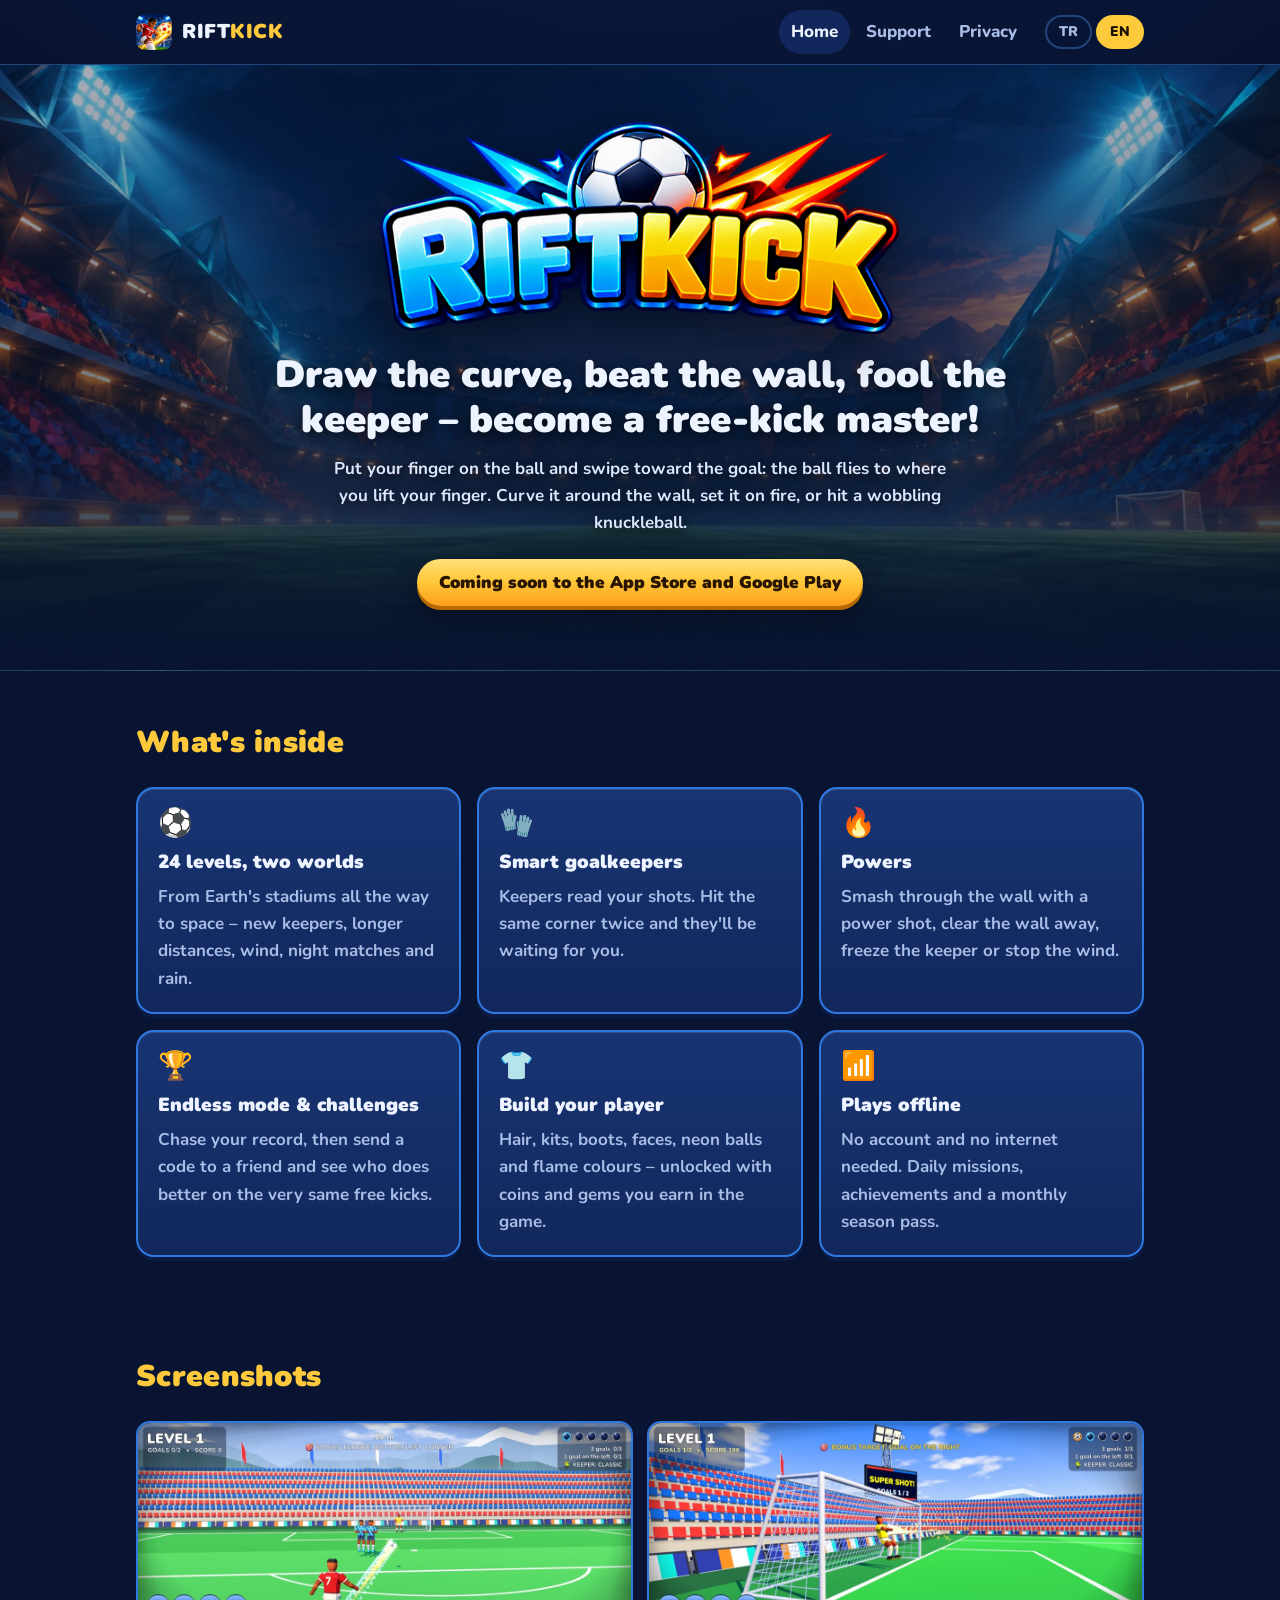
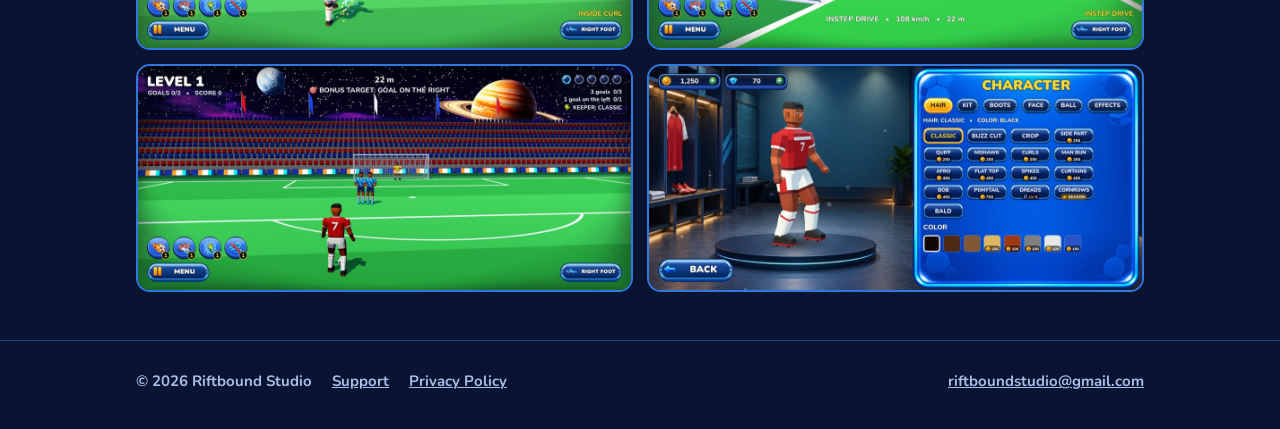
==== index.html @ c2d3449a "RiftKick web sitesi: ana sayfa, gizlilik, destek Co-Authored-By: Claude Opus 5.5 <noreply@anthropic." ====
<!doctype html>
<html lang="en" data-title-en="RiftKick – Free-kick game" data-title-tr="RiftKick – Frikik oyunu">
<head>
<meta charset="utf-8">
<meta name="viewport" content="width=device-width, initial-scale=1">
<title>RiftKick – Free-kick game</title>
<meta name="description" content="RiftKick: draw the curve with your finger, beat the wall and fool the keeper. 24 levels from Earth's stadiums to space.">
<meta name="theme-color" content="#081431">
<link rel="icon" type="image/png" href="assets/icon-192.png">
<link rel="apple-touch-icon" href="assets/apple-touch-icon.png">
<link rel="stylesheet" href="assets/style.css">
<script src="assets/lang.js"></script>
</head>
<body>

<header class="top">
	<div class="wrap">
		<a class="brand" href="./"><img src="assets/icon-192.png" alt=""><span>RIFT<b>KICK</b></span></a>
		<nav class="nav">
			<a href="./" aria-current="page"><span lang="en">Home</span><span lang="tr">Ana sayfa</span></a>
			<a href="support/"><span lang="en">Support</span><span lang="tr">Destek</span></a>
			<a href="privacy/"><span lang="en">Privacy</span><span lang="tr">Gizlilik</span></a>
		</nav>
		<div class="langs" role="group" aria-label="Language / Dil">
			<button type="button" data-set-lang="tr">TR</button>
			<button type="button" data-set-lang="en">EN</button>
		</div>
	</div>
</header>

<main>
	<div class="hero">
		<div class="wrap">
			<img class="logo" src="assets/logo.png" alt="RiftKick" width="760" height="312">
			<h1 lang="en">Draw the curve, beat the wall, fool the keeper – become a free-kick master!</h1>
			<h1 lang="tr">Parmağınla falso çiz, barajı aş, kaleciyi geç – frikik ustası ol!</h1>
			<p lang="en">Put your finger on the ball and swipe toward the goal: the ball flies to where you lift your finger. Curve it around the wall, set it on fire, or hit a wobbling knuckleball.</p>
			<p lang="tr">Parmağını topa koy, kaleye doğru kaydır: top, parmağını kaldırdığın yere gider. Barajın yanından falsoyla kıvır, alev aldır ya da havada titreyen bir knuckle şut at.</p>
			<span class="pill" lang="en">Coming soon to the App Store and Google Play</span>
			<span class="pill" lang="tr">Yakında App Store ve Google Play'de</span>
		</div>
	</div>

	<section>
		<div class="wrap">
			<h2 lang="en">What's inside</h2>
			<h2 lang="tr">Oyunda neler var</h2>
			<div class="grid">
				<div class="card">
					<div class="ico">⚽</div>
					<h3 lang="en">24 levels, two worlds</h3>
					<h3 lang="tr">24 seviye, iki dünya</h3>
					<p lang="en">From Earth's stadiums all the way to space – new keepers, longer distances, wind, night matches and rain.</p>
					<p lang="tr">Dünya stadyumlarından uzaya – yeni kaleciler, daha uzun mesafe, rüzgâr, gece maçları ve yağmur.</p>
				</div>
				<div class="card">
					<div class="ico">🧤</div>
					<h3 lang="en">Smart goalkeepers</h3>
					<h3 lang="tr">Akıllı kaleciler</h3>
					<p lang="en">Keepers read your shots. Hit the same corner twice and they'll be waiting for you.</p>
					<p lang="tr">Kaleciler şutunu okur. Aynı köşeye üst üste vurursan seni bekler.</p>
				</div>
				<div class="card">
					<div class="ico">🔥</div>
					<h3 lang="en">Powers</h3>
					<h3 lang="tr">Güçler</h3>
					<p lang="en">Smash through the wall with a power shot, clear the wall away, freeze the keeper or stop the wind.</p>
					<p lang="tr">Güç şutuyla barajı del, barajı kaldır, kaleciyi dondur ya da rüzgârı durdur.</p>
				</div>
				<div class="card">
					<div class="ico">🏆</div>
					<h3 lang="en">Endless mode &amp; challenges</h3>
					<h3 lang="tr">Sonsuz mod ve meydan okuma</h3>
					<p lang="en">Chase your record, then send a code to a friend and see who does better on the very same free kicks.</p>
					<p lang="tr">Rekorunu kır, arkadaşına kod gönder, aynı frikiklerde kim daha iyi görsün.</p>
				</div>
				<div class="card">
					<div class="ico">👕</div>
					<h3 lang="en">Build your player</h3>
					<h3 lang="tr">Karakterini oluştur</h3>
					<p lang="en">Hair, kits, boots, faces, neon balls and flame colours – unlocked with coins and gems you earn in the game.</p>
					<p lang="tr">Saç, forma, krampon, yüz ifadesi, neon toplar ve alev renkleri – oyunda kazandığın altın ve elmaslarla.</p>
				</div>
				<div class="card">
					<div class="ico">📶</div>
					<h3 lang="en">Plays offline</h3>
					<h3 lang="tr">Çevrimdışı oyna</h3>
					<p lang="en">No account and no internet needed. Daily missions, achievements and a monthly season pass.</p>
					<p lang="tr">Hesap ve internet gerekmez. Günlük görevler, başarımlar ve aylık sezon kartı.</p>
				</div>
			</div>
		</div>
	</section>

	<section>
		<div class="wrap">
			<h2 lang="en">Screenshots</h2>
			<h2 lang="tr">Ekran görüntüleri</h2>
			<div class="shots" lang="en">
				<img src="assets/en_2_curve.jpg" alt="A curling free kick bending around the wall" loading="lazy" width="1100" height="506">
				<img src="assets/en_3_power_shot.jpg" alt="A power shot blasting the keeper into the net" loading="lazy" width="1100" height="506">
				<img src="assets/en_5_space.jpg" alt="A free kick in the space stadium" loading="lazy" width="1100" height="506">
				<img src="assets/en_7_character.jpg" alt="The character screen with hair styles and kits" loading="lazy" width="1100" height="506">
			</div>
			<div class="shots" lang="tr">
				<img src="assets/tr_2_curve.jpg" alt="Barajın yanından kıvrılan falsolu frikik" loading="lazy" width="1100" height="506">
				<img src="assets/tr_3_power_shot.jpg" alt="Kaleciyi fileye gömen güç şutu" loading="lazy" width="1100" height="506">
				<img src="assets/tr_5_space.jpg" alt="Uzay stadyumunda frikik" loading="lazy" width="1100" height="506">
				<img src="assets/tr_7_character.jpg" alt="Saç ve formaların olduğu karakter ekranı" loading="lazy" width="1100" height="506">
			</div>
		</div>
	</section>
</main>

<footer>
	<div class="wrap">
		<span>© 2026 Riftbound Studio</span>
		<a href="support/"><span lang="en">Support</span><span lang="tr">Destek</span></a>
		<a href="privacy/"><span lang="en">Privacy Policy</span><span lang="tr">Gizlilik Politikası</span></a>
		<a class="sp" href="mailto:riftboundstudio@gmail.com">riftboundstudio@gmail.com</a>
	</div>
</footer>

</body>
</html>
---- assets/style.css ----
/* RiftKick web sitesi - oyunun renkleri: lacivert zemin, mavi kenar, altin baslik */
@font-face {
	font-family: "Nunito";
	src: url("nunito.ttf") format("truetype");
	font-weight: 200 1000;
	font-display: swap;
}

:root {
	--bg: #081431;
	--bg-2: #0d1f4a;
	--panel: #12285c;
	--panel-2: #183473;
	--rim: #2f78e0;
	--rim-soft: rgba(80, 160, 255, 0.35);
	--gold: #ffc93c;
	--gold-2: #ff9f1c;
	--text: #eef4ff;
	--muted: #a9bde6;
	--cyan: #5fd8ff;
	--radius: 18px;
	--max: 1040px;
}

* { box-sizing: border-box; }

html { -webkit-text-size-adjust: 100%; }

body {
	margin: 0;
	background: var(--bg);
	background-image: radial-gradient(1200px 600px at 50% -200px, #1a3f8f 0%, transparent 70%);
	color: var(--text);
	font-family: "Nunito", system-ui, -apple-system, "Segoe UI", Roboto, sans-serif;
	font-weight: 700;
	font-size: 17px;
	line-height: 1.6;
}

/* Dil: <html data-lang="tr|en">, oteki dilin bloklari gizlenir (JS yoksa ikisi de gorunur) */
html[data-lang="en"] [lang="tr"],
html[data-lang="tr"] [lang="en"] { display: none !important; }

a { color: var(--cyan); }
a:hover { color: #fff; }

img { max-width: 100%; height: auto; display: block; }

.wrap { max-width: var(--max); margin: 0 auto; padding: 0 16px; }

/* ---------- ust cubuk ---------- */
.top {
	position: sticky;
	top: 0;
	z-index: 10;
	background: rgba(8, 20, 49, 0.88);
	backdrop-filter: blur(10px);
	-webkit-backdrop-filter: blur(10px);
	border-bottom: 1px solid var(--rim-soft);
}
.top .wrap {
	display: flex;
	align-items: center;
	gap: 16px;
	min-height: 64px;
	flex-wrap: wrap;
}
.brand { display: flex; align-items: center; gap: 10px; text-decoration: none; color: var(--text); }
.brand img { width: 36px; height: 36px; border-radius: 9px; }
.brand span { font-weight: 1000; font-size: 20px; letter-spacing: 0.5px; }
.brand b { color: var(--gold); font-weight: 1000; }
.nav { display: flex; gap: 4px; margin-left: auto; flex-wrap: wrap; }
.nav a {
	color: var(--muted);
	text-decoration: none;
	padding: 8px 12px;
	border-radius: 999px;
	font-weight: 800;
}
.nav a:hover, .nav a[aria-current="page"] { color: var(--text); background: var(--panel); }

.langs { display: flex; gap: 4px; }
.langs button {
	font: inherit;
	font-weight: 900;
	font-size: 14px;
	color: var(--muted);
	background: transparent;
	border: 2px solid var(--rim-soft);
	border-radius: 999px;
	padding: 4px 12px;
	cursor: pointer;
}
.langs button[aria-pressed="true"] { color: #1b1200; background: var(--gold); border-color: var(--gold); }

/* ---------- vitrin ---------- */
.hero {
	position: relative;
	overflow: hidden;
	border-bottom: 1px solid var(--rim-soft);
	background: #0a1a40 url("hero.jpg") center / cover no-repeat;
}
.hero::before {
	content: "";
	position: absolute;
	inset: 0;
	background: linear-gradient(180deg, rgba(8, 20, 49, 0.35) 0%, rgba(8, 20, 49, 0.55) 55%, var(--bg) 100%);
}
.hero .wrap {
	position: relative;
	text-align: center;
	padding-top: 56px;
	padding-bottom: 64px;
}
.hero .logo { width: min(520px, 88%); margin: 0 auto 18px; filter: drop-shadow(0 8px 24px rgba(0, 0, 0, 0.5)); }
.hero h1 {
	font-size: clamp(24px, 4.2vw, 38px);
	line-height: 1.2;
	font-weight: 1000;
	margin: 0 auto 12px;
	max-width: 780px;
	text-shadow: 0 3px 12px rgba(0, 0, 0, 0.6);
}
.hero p { color: #dbe7ff; margin: 0 auto; max-width: 640px; text-shadow: 0 2px 8px rgba(0, 0, 0, 0.6); }
.pill {
	display: inline-block;
	margin-top: 22px;
	padding: 10px 22px;
	border-radius: 999px;
	font-weight: 1000;
	color: #2a1600;
	background: linear-gradient(180deg, #ffe07a 0%, var(--gold) 45%, var(--gold-2) 100%);
	box-shadow: 0 4px 0 #b86a00, 0 10px 24px rgba(0, 0, 0, 0.35);
}

/* ---------- bolumler ---------- */
section { padding: 48px 0; }
h2 {
	font-size: clamp(22px, 3vw, 30px);
	font-weight: 1000;
	color: var(--gold);
	margin: 0 0 20px;
	letter-spacing: 0.3px;
}
h3 { font-size: 19px; font-weight: 1000; margin: 0 0 6px; }

.grid {
	display: grid;
	grid-template-columns: repeat(auto-fit, minmax(260px, 1fr));
	gap: 16px;
}
.card {
	background: linear-gradient(180deg, var(--panel-2) 0%, var(--panel) 100%);
	border: 2px solid var(--rim);
	border-radius: var(--radius);
	padding: 20px;
	box-shadow: 0 4px 0 #0a1b45, inset 0 1px 0 rgba(255, 255, 255, 0.12);
}
.card .ico { font-size: 28px; line-height: 1; margin-bottom: 10px; }
.card p { margin: 0; color: var(--muted); font-weight: 700; }

.shots {
	display: grid;
	grid-template-columns: repeat(2, 1fr);
	gap: 14px;
}
.shots img {
	border-radius: 14px;
	border: 2px solid var(--rim);
	aspect-ratio: 2868 / 1320;
	object-fit: cover;
	width: 100%;
	background: var(--panel);
}

/* ---------- metin sayfalari (gizlilik, destek) ---------- */
.doc { padding: 40px 0 56px; }
.doc .card { padding: 28px; }
.doc h1 { font-size: clamp(26px, 4vw, 36px); font-weight: 1000; margin: 0 0 4px; color: var(--gold); }
.doc .meta { color: var(--muted); margin: 0 0 24px; font-size: 15px; }
.doc h2 { font-size: 20px; margin: 26px 0 6px; color: var(--text); }
.doc p, .doc li { color: #d5e1fb; font-weight: 700; }
.doc ul { padding-left: 22px; }

details {
	border: 2px solid var(--rim-soft);
	border-radius: 14px;
	padding: 12px 16px;
	margin: 10px 0;
	background: rgba(8, 20, 49, 0.35);
}
details[open] { border-color: var(--rim); }
summary { cursor: pointer; font-weight: 900; color: var(--text); }
details p { margin: 10px 0 2px; }

.mail {
	display: inline-block;
	margin-top: 6px;
	padding: 12px 22px;
	border-radius: 999px;
	font-weight: 1000;
	text-decoration: none;
	color: #2a1600;
	background: linear-gradient(180deg, #ffe07a 0%, var(--gold) 45%, var(--gold-2) 100%);
	box-shadow: 0 4px 0 #b86a00;
	word-break: break-all;
}
.mail:hover { color: #2a1600; filter: brightness(1.06); }

/* ---------- alt bilgi ---------- */
footer {
	border-top: 1px solid var(--rim-soft);
	padding: 28px 0 36px;
	color: var(--muted);
	font-size: 15px;
}
footer .wrap { display: flex; flex-wrap: wrap; gap: 8px 20px; align-items: center; }
footer a { color: var(--muted); }
footer .sp { margin-left: auto; }

@media (max-width: 640px) {
	body { font-size: 16px; }
	.top .wrap { gap: 8px; padding-top: 8px; padding-bottom: 8px; }
	.nav { margin-left: 0; order: 3; width: 100%; }
	.langs { margin-left: auto; }
	.hero .wrap { padding-top: 36px; padding-bottom: 44px; }
	.doc .card { padding: 20px; }
	.shots { grid-template-columns: 1fr; }
	footer .sp { margin-left: 0; }
}
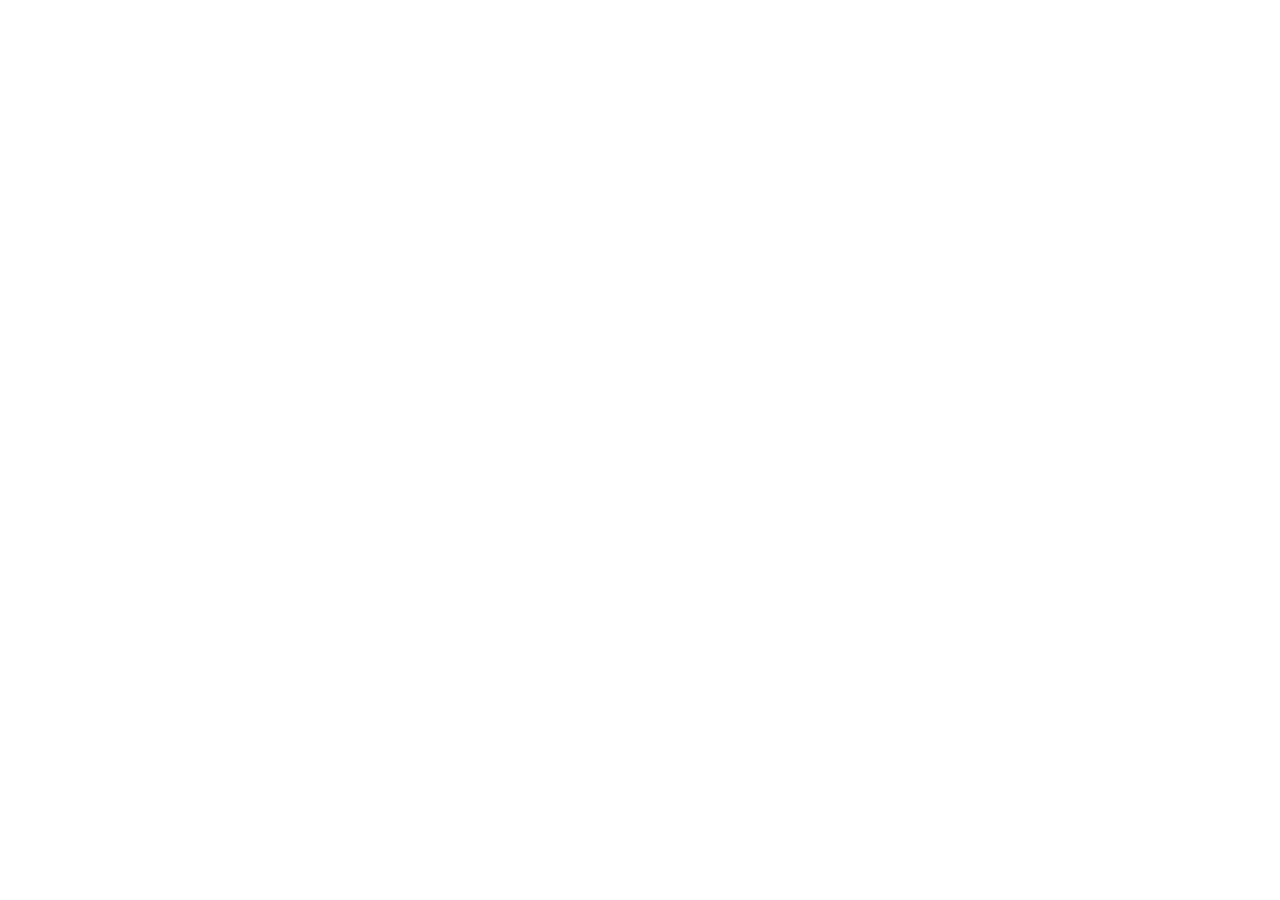
==== commit 4a65951d: "Redirect RiftKick pages to riftboundstudio.github.io/riftkick/ (keep /play/) Co-Authored-By: Claude " ====
--- a/index.html
+++ b/index.html
@@ -1,125 +1,15 @@
 <!doctype html>
-<html lang="en" data-title-en="RiftKick – Free-kick game" data-title-tr="RiftKick – Frikik oyunu">
+<html lang="en">
 <head>
 <meta charset="utf-8">
 <meta name="viewport" content="width=device-width, initial-scale=1">
-<title>RiftKick – Free-kick game</title>
-<meta name="description" content="RiftKick: draw the curve with your finger, beat the wall and fool the keeper. 24 levels from Earth's stadiums to space.">
-<meta name="theme-color" content="#081431">
-<link rel="icon" type="image/png" href="assets/icon-192.png">
-<link rel="apple-touch-icon" href="assets/apple-touch-icon.png">
-<link rel="stylesheet" href="assets/style.css">
-<script src="assets/lang.js"></script>
+<title>RiftKick – moved to Riftbound Studio</title>
+<link rel="canonical" href="https://riftboundstudio.github.io/riftkick/">
+<meta http-equiv="refresh" content="0; url=https://riftboundstudio.github.io/riftkick/">
+<script>location.replace("https://riftboundstudio.github.io/riftkick/" + location.search + location.hash);</script>
 </head>
-<body>
-
-<header class="top">
-	<div class="wrap">
-		<a class="brand" href="./"><img src="assets/icon-192.png" alt=""><span>RIFT<b>KICK</b></span></a>
-		<nav class="nav">
-			<a href="./" aria-current="page"><span lang="en">Home</span><span lang="tr">Ana sayfa</span></a>
-			<a href="support/"><span lang="en">Support</span><span lang="tr">Destek</span></a>
-			<a href="privacy/"><span lang="en">Privacy</span><span lang="tr">Gizlilik</span></a>
-		</nav>
-		<div class="langs" role="group" aria-label="Language / Dil">
-			<button type="button" data-set-lang="tr">TR</button>
-			<button type="button" data-set-lang="en">EN</button>
-		</div>
-	</div>
-</header>
-
-<main>
-	<div class="hero">
-		<div class="wrap">
-			<img class="logo" src="assets/logo.png" alt="RiftKick" width="760" height="312">
-			<h1 lang="en">Draw the curve, beat the wall, fool the keeper – become a free-kick master!</h1>
-			<h1 lang="tr">Parmağınla falso çiz, barajı aş, kaleciyi geç – frikik ustası ol!</h1>
-			<p lang="en">Put your finger on the ball and swipe toward the goal: the ball flies to where you lift your finger. Curve it around the wall, set it on fire, or hit a wobbling knuckleball.</p>
-			<p lang="tr">Parmağını topa koy, kaleye doğru kaydır: top, parmağını kaldırdığın yere gider. Barajın yanından falsoyla kıvır, alev aldır ya da havada titreyen bir knuckle şut at.</p>
-			<span class="pill" lang="en">Coming soon to the App Store and Google Play</span>
-			<span class="pill" lang="tr">Yakında App Store ve Google Play'de</span>
-		</div>
-	</div>
-
-	<section>
-		<div class="wrap">
-			<h2 lang="en">What's inside</h2>
-			<h2 lang="tr">Oyunda neler var</h2>
-			<div class="grid">
-				<div class="card">
-					<div class="ico">⚽</div>
-					<h3 lang="en">24 levels, two worlds</h3>
-					<h3 lang="tr">24 seviye, iki dünya</h3>
-					<p lang="en">From Earth's stadiums all the way to space – new keepers, longer distances, wind, night matches and rain.</p>
-					<p lang="tr">Dünya stadyumlarından uzaya – yeni kaleciler, daha uzun mesafe, rüzgâr, gece maçları ve yağmur.</p>
-				</div>
-				<div class="card">
-					<div class="ico">🧤</div>
-					<h3 lang="en">Smart goalkeepers</h3>
-					<h3 lang="tr">Akıllı kaleciler</h3>
-					<p lang="en">Keepers read your shots. Hit the same corner twice and they'll be waiting for you.</p>
-					<p lang="tr">Kaleciler şutunu okur. Aynı köşeye üst üste vurursan seni bekler.</p>
-				</div>
-				<div class="card">
-					<div class="ico">🔥</div>
-					<h3 lang="en">Powers</h3>
-					<h3 lang="tr">Güçler</h3>
-					<p lang="en">Smash through the wall with a power shot, clear the wall away, freeze the keeper or stop the wind.</p>
-					<p lang="tr">Güç şutuyla barajı del, barajı kaldır, kaleciyi dondur ya da rüzgârı durdur.</p>
-				</div>
-				<div class="card">
-					<div class="ico">🏆</div>
-					<h3 lang="en">Endless mode &amp; challenges</h3>
-					<h3 lang="tr">Sonsuz mod ve meydan okuma</h3>
-					<p lang="en">Chase your record, then send a code to a friend and see who does better on the very same free kicks.</p>
-					<p lang="tr">Rekorunu kır, arkadaşına kod gönder, aynı frikiklerde kim daha iyi görsün.</p>
-				</div>
-				<div class="card">
-					<div class="ico">👕</div>
-					<h3 lang="en">Build your player</h3>
-					<h3 lang="tr">Karakterini oluştur</h3>
-					<p lang="en">Hair, kits, boots, faces, neon balls and flame colours – unlocked with coins and gems you earn in the game.</p>
-					<p lang="tr">Saç, forma, krampon, yüz ifadesi, neon toplar ve alev renkleri – oyunda kazandığın altın ve elmaslarla.</p>
-				</div>
-				<div class="card">
-					<div class="ico">📶</div>
-					<h3 lang="en">Plays offline</h3>
-					<h3 lang="tr">Çevrimdışı oyna</h3>
-					<p lang="en">No account and no internet needed. Daily missions, achievements and a monthly season pass.</p>
-					<p lang="tr">Hesap ve internet gerekmez. Günlük görevler, başarımlar ve aylık sezon kartı.</p>
-				</div>
-			</div>
-		</div>
-	</section>
-
-	<section>
-		<div class="wrap">
-			<h2 lang="en">Screenshots</h2>
-			<h2 lang="tr">Ekran görüntüleri</h2>
-			<div class="shots" lang="en">
-				<img src="assets/en_2_curve.jpg" alt="A curling free kick bending around the wall" loading="lazy" width="1100" height="506">
-				<img src="assets/en_3_power_shot.jpg" alt="A power shot blasting the keeper into the net" loading="lazy" width="1100" height="506">
-				<img src="assets/en_5_space.jpg" alt="A free kick in the space stadium" loading="lazy" width="1100" height="506">
-				<img src="assets/en_7_character.jpg" alt="The character screen with hair styles and kits" loading="lazy" width="1100" height="506">
-			</div>
-			<div class="shots" lang="tr">
-				<img src="assets/tr_2_curve.jpg" alt="Barajın yanından kıvrılan falsolu frikik" loading="lazy" width="1100" height="506">
-				<img src="assets/tr_3_power_shot.jpg" alt="Kaleciyi fileye gömen güç şutu" loading="lazy" width="1100" height="506">
-				<img src="assets/tr_5_space.jpg" alt="Uzay stadyumunda frikik" loading="lazy" width="1100" height="506">
-				<img src="assets/tr_7_character.jpg" alt="Saç ve formaların olduğu karakter ekranı" loading="lazy" width="1100" height="506">
-			</div>
-		</div>
-	</section>
-</main>
-
-<footer>
-	<div class="wrap">
-		<span>© 2026 Riftbound Studio</span>
-		<a href="support/"><span lang="en">Support</span><span lang="tr">Destek</span></a>
-		<a href="privacy/"><span lang="en">Privacy Policy</span><span lang="tr">Gizlilik Politikası</span></a>
-		<a class="sp" href="mailto:riftboundstudio@gmail.com">riftboundstudio@gmail.com</a>
-	</div>
-</footer>
-
+<body style="background:#081431;color:#eef4ff;font-family:system-ui,sans-serif;text-align:center;padding:48px 16px">
+<p>RiftKick's pages have moved to <a style="color:#5fd8ff" href="https://riftboundstudio.github.io/riftkick/">riftboundstudio.github.io/riftkick/</a>.</p>
+<p>RiftKick sayfaları <a style="color:#5fd8ff" href="https://riftboundstudio.github.io/riftkick/">riftboundstudio.github.io/riftkick/</a> adresine taşındı.</p>
 </body>
 </html>
